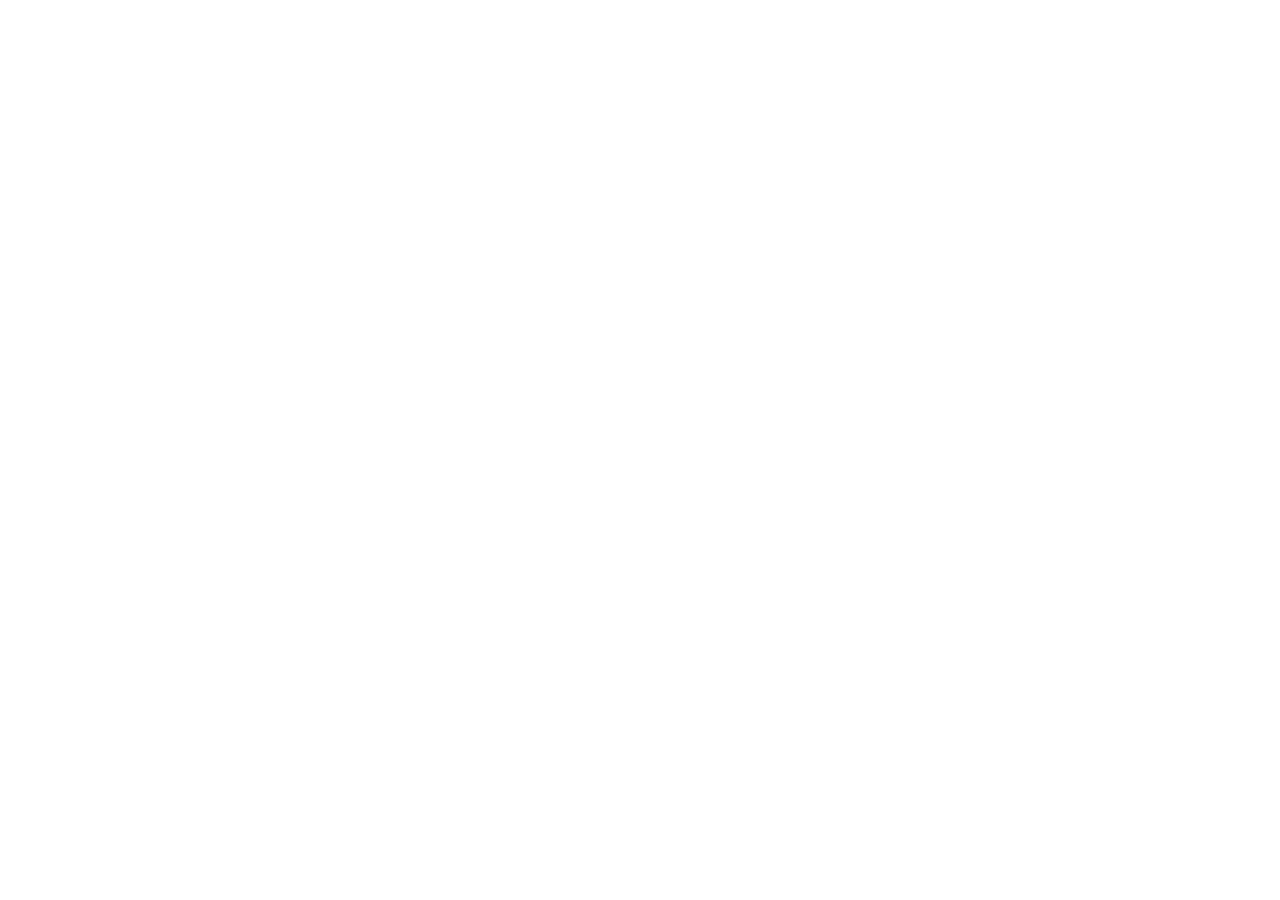
==== index.html @ e04471e1 "Init: structure du projet, squelette HTML des 4 pages et README" ====
<!DOCTYPE html>
<html lang="fr">
<head>
    <meta charset="UTF-8">
    <meta name="viewport" content="width=device-width, initial-scale=1.0">
    <title>AfriConnect Summit 2026 - Accueil</title>
    <link rel="stylesheet" href="css/style.css">
    <!-- Google Fonts et icônes à ajouter ici plus tard -->
</head>
<body data-theme="light">
    <header>
        <nav>
                <!-- logo + liens + toggle dark mode + hamburger -->
        </nav>
    </header>
    <main>
        <section id="hero"></section>
         <!-- h1, sous-titre, CTA, countdown -->
        <section id="chiffres-cles"></section>
        <!-- 4 statistiques -->
        <section id="pourquoi-participer"></section>
          <!-- 3 arguments -->
        <section id="intervenants-vedettes"></section>
         <!-- 4 intervenants -->
        <section id="sponsors"></section>
          <!-- 3 niveaux -->
    </main>
    <footer>
         <!-- 3 colonnes + réseaux sociaux + copyright -->
    </footer>
    <script src="js/main.js"></script>
    
</body>
</html>
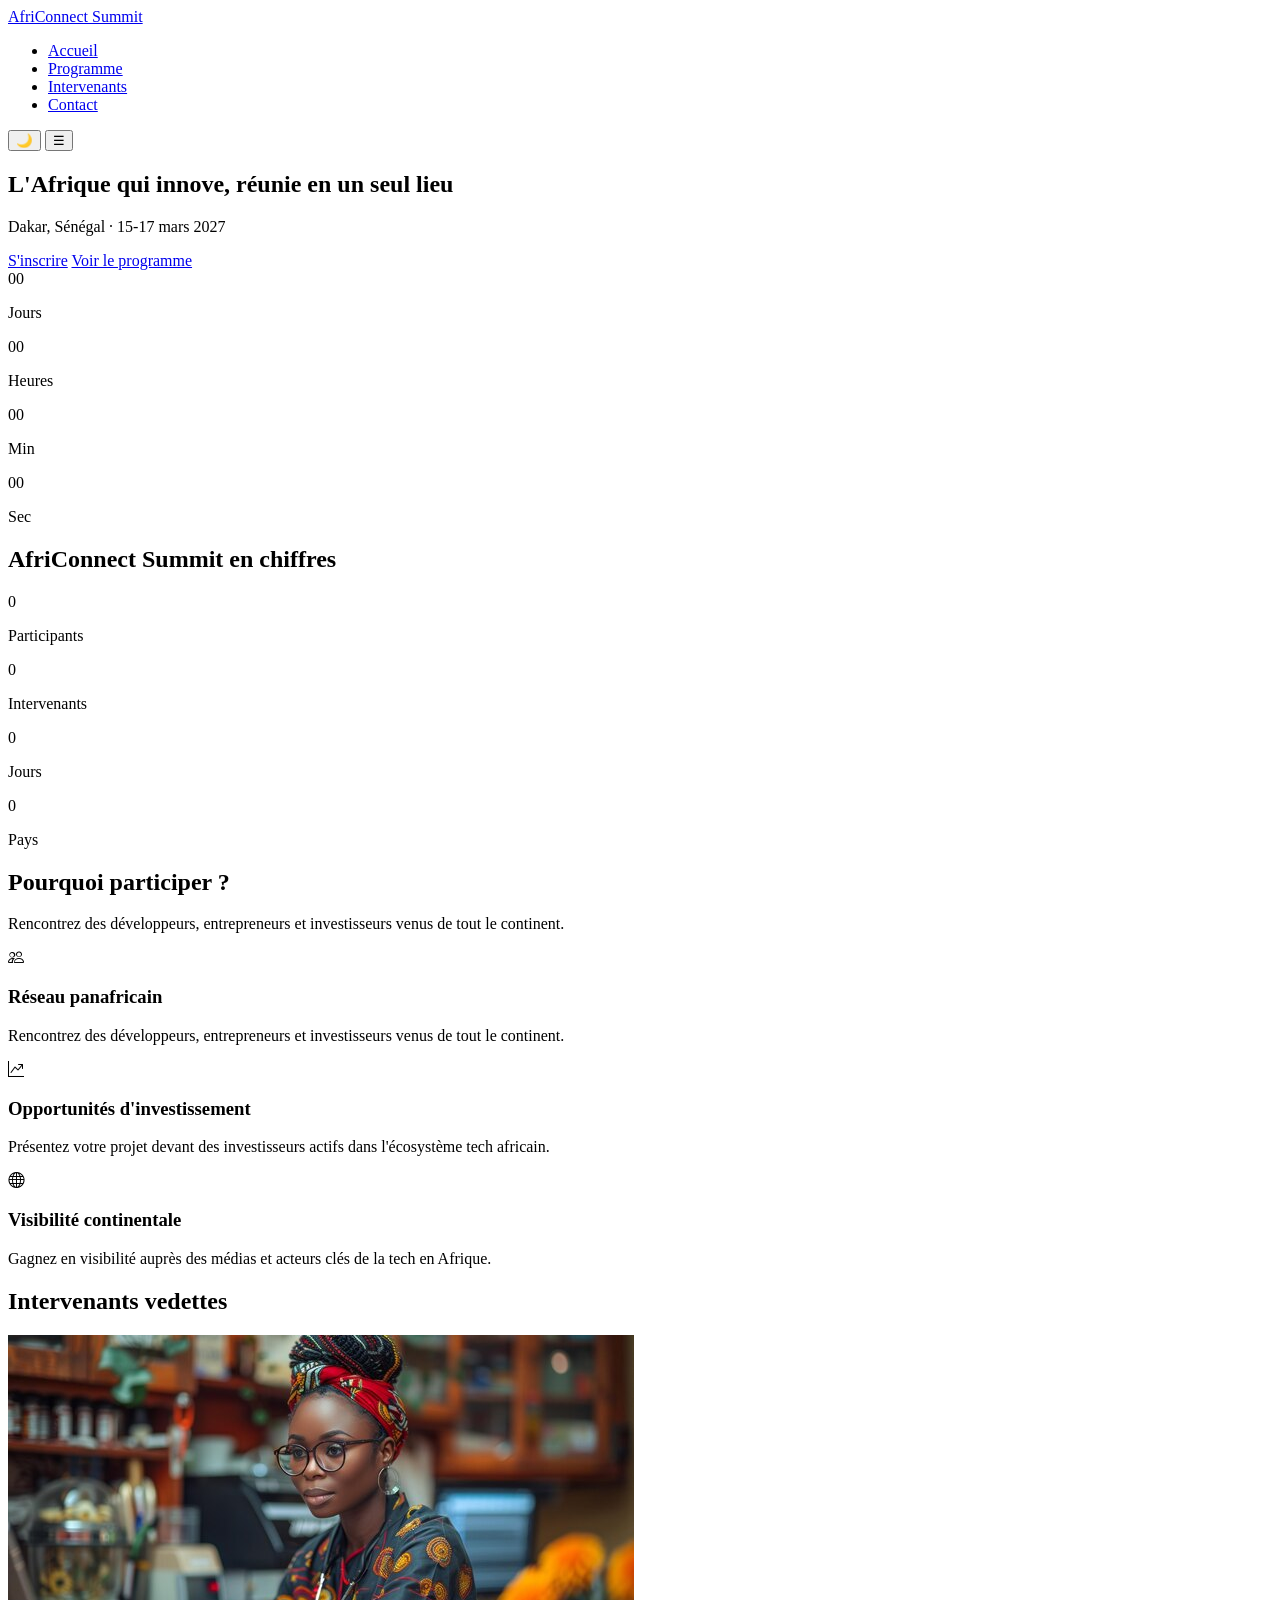
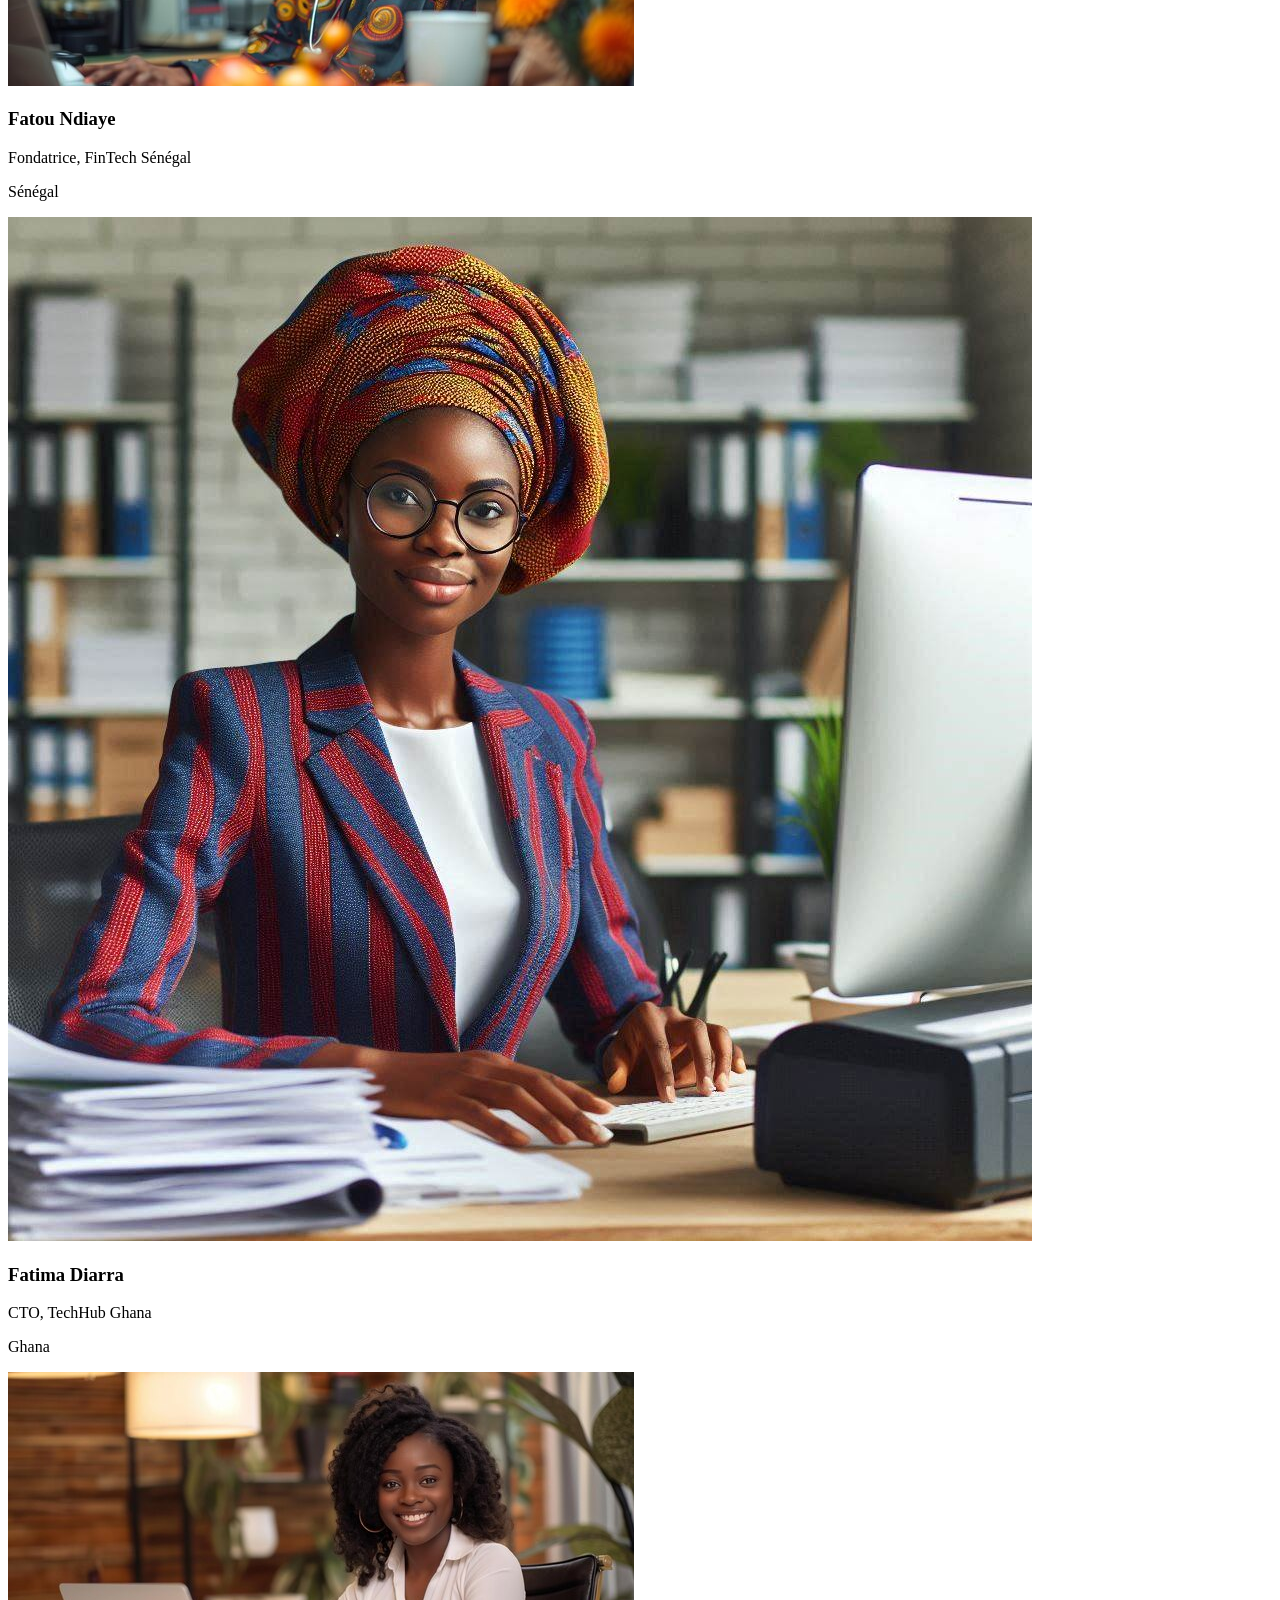
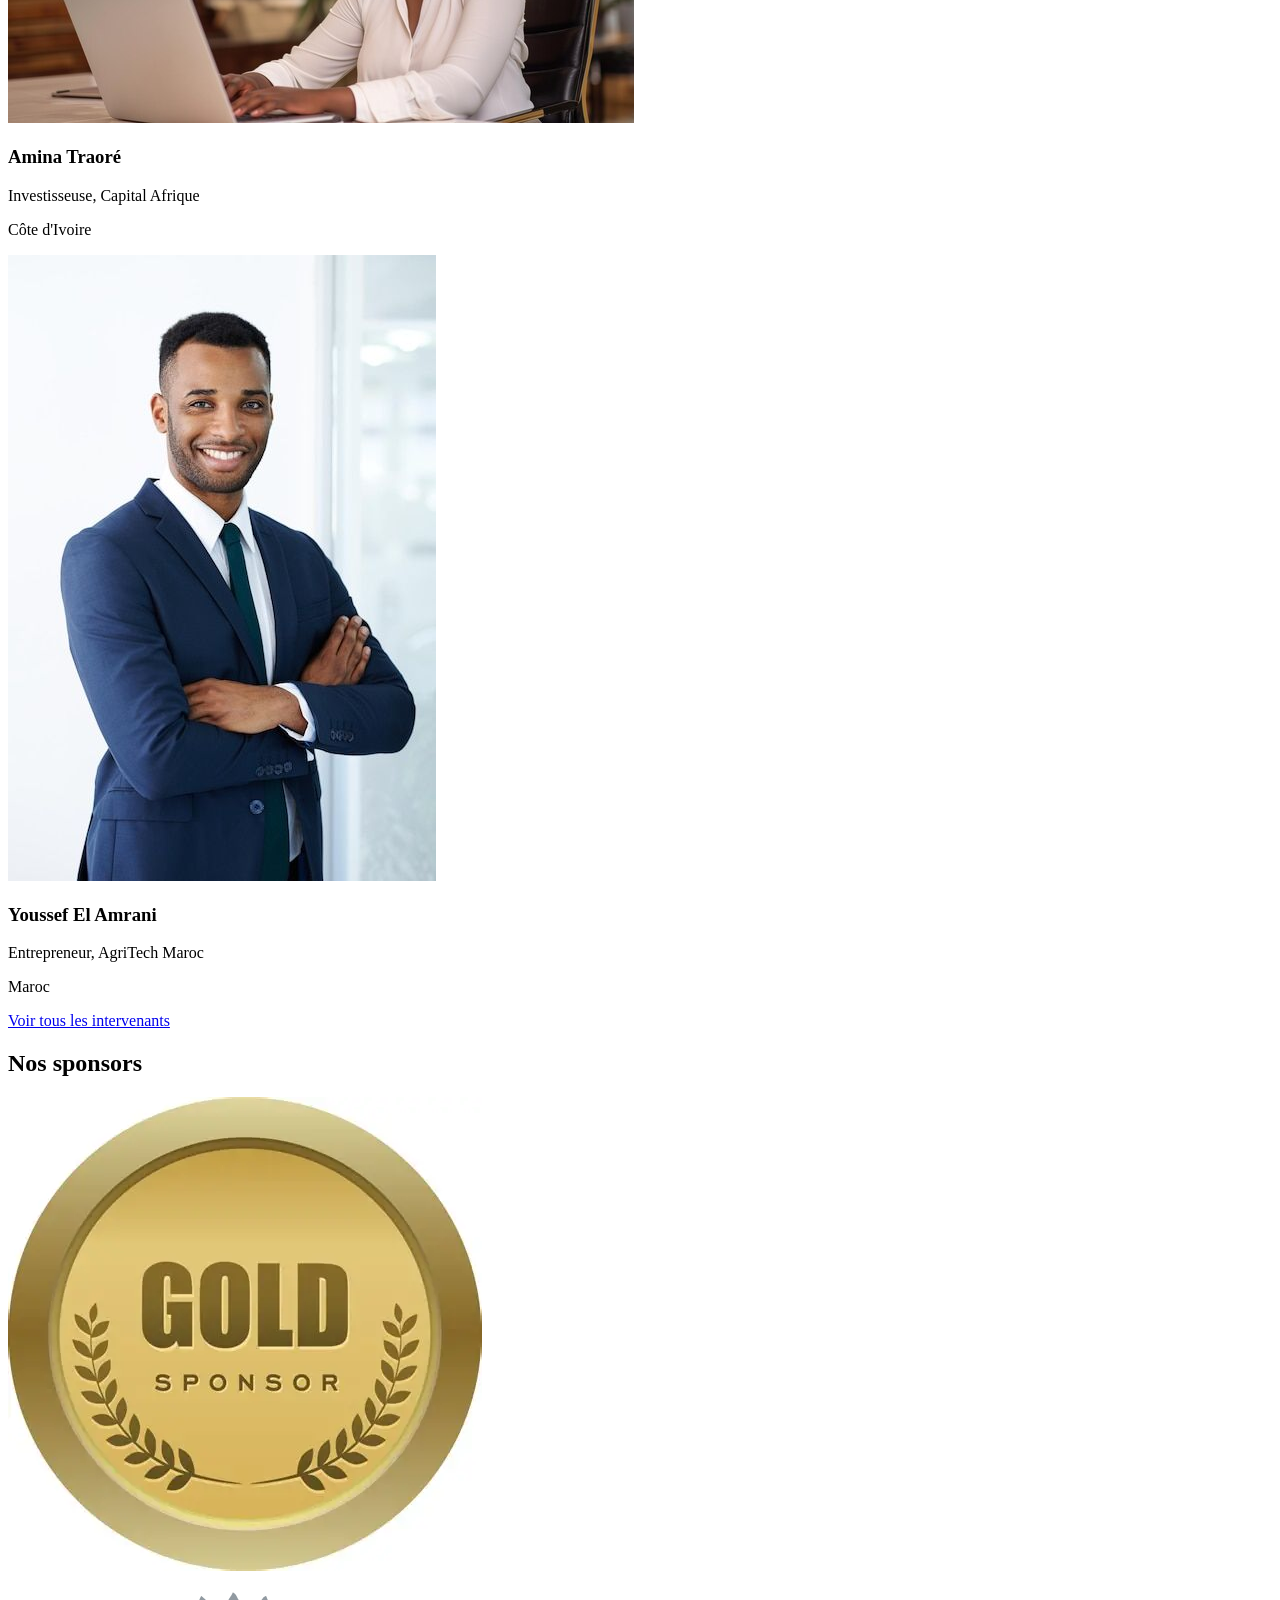
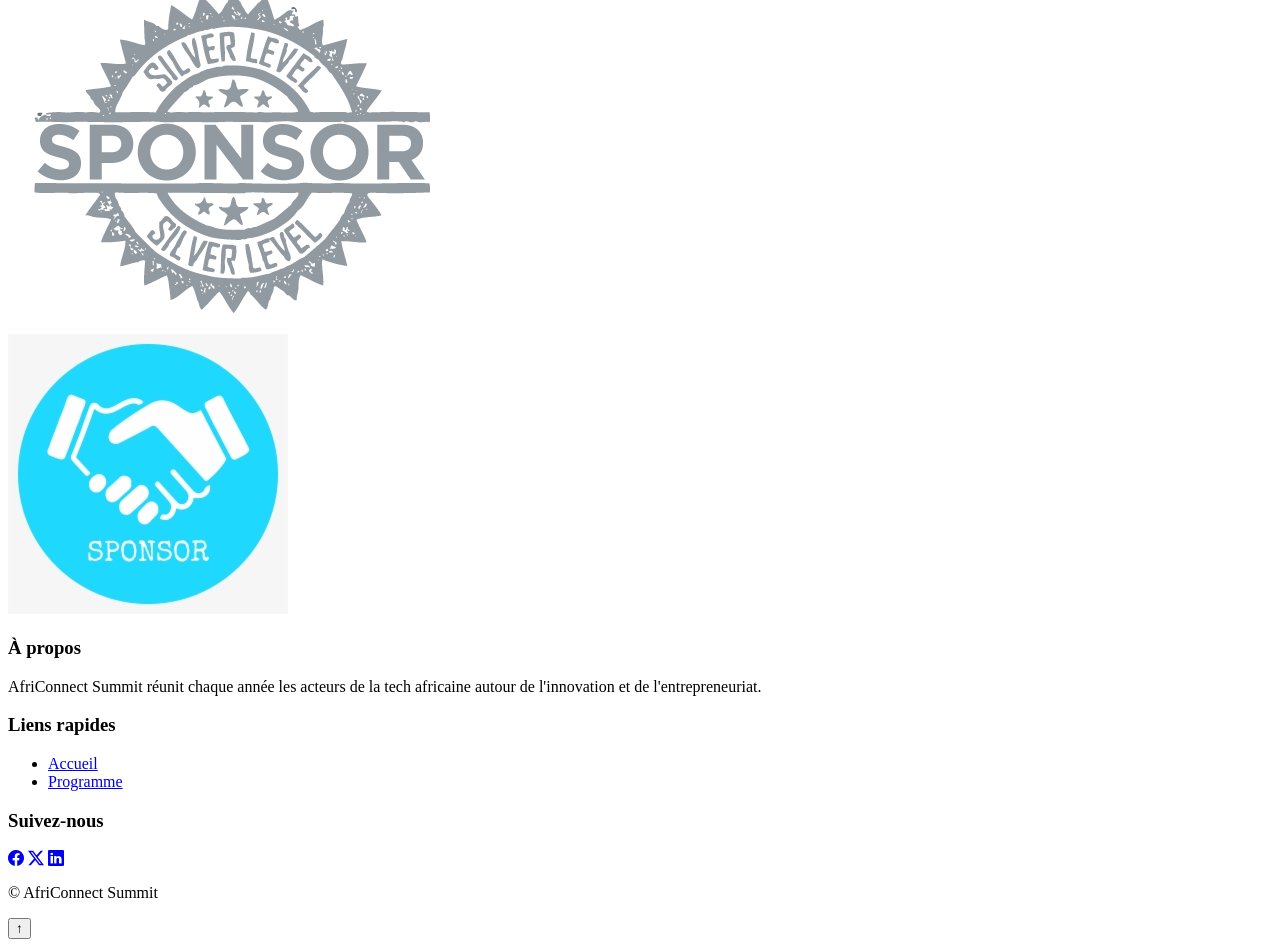
==== commit e3fd0aa0: "Ajout du contenu HTML complet de la page d'accueil" ====
--- a/index.html
+++ b/index.html
@@ -4,29 +4,173 @@
     <meta charset="UTF-8">
     <meta name="viewport" content="width=device-width, initial-scale=1.0">
     <title>AfriConnect Summit 2026 - Accueil</title>
-    <link rel="stylesheet" href="css/style.css">
     <!-- Google Fonts et icônes à ajouter ici plus tard -->
+     <link rel="stylesheet" href="css/style.css">
+    <link rel="stylesheet" href="https://cdn.jsdelivr.net/npm/bootstrap-icons@1.11.3/font/bootstrap-icons.css"> 
 </head>
 <body data-theme="light">
     <header>
         <nav>
-                <!-- logo + liens + toggle dark mode + hamburger -->
-        </nav>
+        <a href="index.html" class="logo">AfriConnect Summit</a>
+         <ul>
+              <li><a href="index.html">Accueil</a></li>
+              <li><a href="programme.html">Programme</a></li>
+              <li><a href="intervenants.html">Intervenants</a></li>
+              <li><a href="contact.html">Contact</a></li>
+          </ul>   
+              <button id="theme-toggle" aria-label="Changer de thème">🌙</button>
+              <button id="hamburger-btn" aria-label="Ouvrir le menu">☰</button>
+               <!-- logo + liens + toggle dark mode + hamburger -->
+     </nav>
     </header>
     <main>
-        <section id="hero"></section>
-         <!-- h1, sous-titre, CTA, countdown -->
-        <section id="chiffres-cles"></section>
-        <!-- 4 statistiques -->
-        <section id="pourquoi-participer"></section>
-          <!-- 3 arguments -->
-        <section id="intervenants-vedettes"></section>
-         <!-- 4 intervenants -->
-        <section id="sponsors"></section>
-          <!-- 3 niveaux -->
+        <section id="hero">
+             <!-- h1, sous-titre, CTA, countdown -->
+        <h1>L'Afrique qui innove, réunie en un seul lieu</h1>
+        <p class="hero-subtitle">Dakar, Sénégal · 15-17 mars 2027</p>
+        <a href="contact.html" class="btn btn-primary">S'inscrire</a>
+        <a href="programme.html" class="btn btn-secondary">Voir le programme</a>
+
+    <div id="countdown">
+        <div class="countdown-item">
+            <span id="days">00</span>
+            <p>Jours</p>
+        </div>
+        <div class="countdown-item">
+            <span id="hours">00</span>
+            <p>Heures</p>
+        </div>
+        <div class="countdown-item">
+            <span id="minutes">00</span>
+            <p>Min</p>
+        </div>
+        <div class="countdown-item">
+            <span id="seconds">00</span>
+            <p>Sec</p>
+        </div>
+    </div>
+        
+        </section>
+        <section id="chiffres-cles">
+           <h2>AfriConnect Summit en chiffres</h2>
+    <div class="stat">
+        <span class="stat-number" data-target="1200">0</span>
+        <p>Participants</p>
+    </div>
+    <div class="stat">
+        <span class="stat-number" data-target="48">0</span>
+        <p>Intervenants</p>
+    </div>
+    <div class="stat">
+        <span class="stat-number" data-target="3">0</span>
+        <p>Jours</p>
+    </div>
+    <div class="stat">
+        <span class="stat-number" data-target="12">0</span>
+        <p>Pays</p>
+    </div>
+      </section>
+            
+        <section id="pourquoi-participer">
+               <h2>Pourquoi participer ?</h2>
+               <p>Rencontrez des développeurs, entrepreneurs et investisseurs venus de tout le continent.</p>
+
+    <article class="raison-carte">
+    <i class="bi bi-people"></i>
+    <h3>Réseau panafricain</h3>
+    <p>Rencontrez des développeurs, entrepreneurs et investisseurs venus de tout le continent.</p>
+</article>
+
+<article class="raison-carte">
+    <i class="bi bi-graph-up-arrow"></i>
+    <h3>Opportunités d'investissement</h3>
+    <p>Présentez votre projet devant des investisseurs actifs dans l'écosystème tech africain.</p>
+</article>
+
+<article class="raison-carte">
+    <i class="bi bi-globe"></i>
+    <h3>Visibilité continentale</h3>
+    <p>Gagnez en visibilité auprès des médias et acteurs clés de la tech en Afrique.</p>
+</article>
+        </section>
+         
+        <section id="intervenants-vedettes">
+            <h2>Intervenants vedettes</h2>
+
+    <article class="intervenant-carte">
+    <img src="images/images8.jpg" alt="Photo de Fatou Ndiaye, fondatrice d'une startup fintech">
+    <h3>Fatou Ndiaye</h3>
+    <p>Fondatrice, FinTech Sénégal</p>
+    <p>Sénégal</p>
+</article>
+
+<article class="intervenant-carte">
+    <img src="images/images10.jpeg" alt="Photo de Fatima Diarra, directeur technique">
+    <h3>Fatima Diarra</h3>
+    <p>CTO, TechHub Ghana</p>
+    <p>Ghana</p>
+</article>
+
+<article class="intervenant-carte">
+    <img src="images/images12.jpg" alt="Photo de Amina Traoré, investisseuse">
+    <h3>Amina Traoré</h3>
+    <p>Investisseuse, Capital Afrique</p>
+    <p>Côte d'Ivoire</p>
+</article>
+
+<article class="intervenant-carte">
+    <img src="images/images4.jpg" alt="Photo de Youssef El Amrani, entrepreneur">
+    <h3>Youssef El Amrani</h3>
+    <p>Entrepreneur, AgriTech Maroc</p>
+    <p>Maroc</p>
+</article>
+   <a href="intervenants.html" class="btn">Voir tous les intervenants</a>
+
+        </section>
+        
+        <section id="sponsors">
+            <!-- 3 niveaux -->
+            <h2>Nos sponsors</h2>
+
+    <div class="sponsor-niveau sponsor-or">
+        <img src="images/imageslogo.jpg" alt="Logo sponsor Or">
+    </div>
+
+    <div class="sponsor-niveau sponsor-argent">
+        <img src="images/imageslogo2.jpg" alt="Logo sponsor Argent">
+    </div>
+
+    <div class="sponsor-niveau sponsor-bronze">
+        <img src="images/imageslogo3.png" alt="Logo sponsor Bronze">
+    </div>
+        </section>
+          
     </main>
     <footer>
          <!-- 3 colonnes + réseaux sociaux + copyright -->
+          <div class="footer-col">
+        <h3>À propos</h3>
+        <p>AfriConnect Summit réunit chaque année les acteurs de la tech africaine autour de l'innovation et de l'entrepreneuriat.</p>
+    </div>
+
+    <div class="footer-col">
+        <h3>Liens rapides</h3>
+        <ul>
+            <li><a href="index.html">Accueil</a></li>
+            <li><a href="programme.html">Programme</a></li>
+        </ul>
+    </div>
+
+    <div class="footer-col">
+        <h3>Suivez-nous</h3>
+        <a href="#" aria-label="Facebook"><i class="bi bi-facebook"></i></a>
+        <a href="#" aria-label="Twitter"><i class="bi bi-twitter-x"></i></a>
+        <a href="#" aria-label="LinkedIn"><i class="bi bi-linkedin"></i></a>
+    </div>
+
+    <p>&copy; <span id="year"></span> AfriConnect Summit</p>
+
+    <button id="back-to-top" aria-label="Retour en haut">↑</button>
     </footer>
     <script src="js/main.js"></script>
     
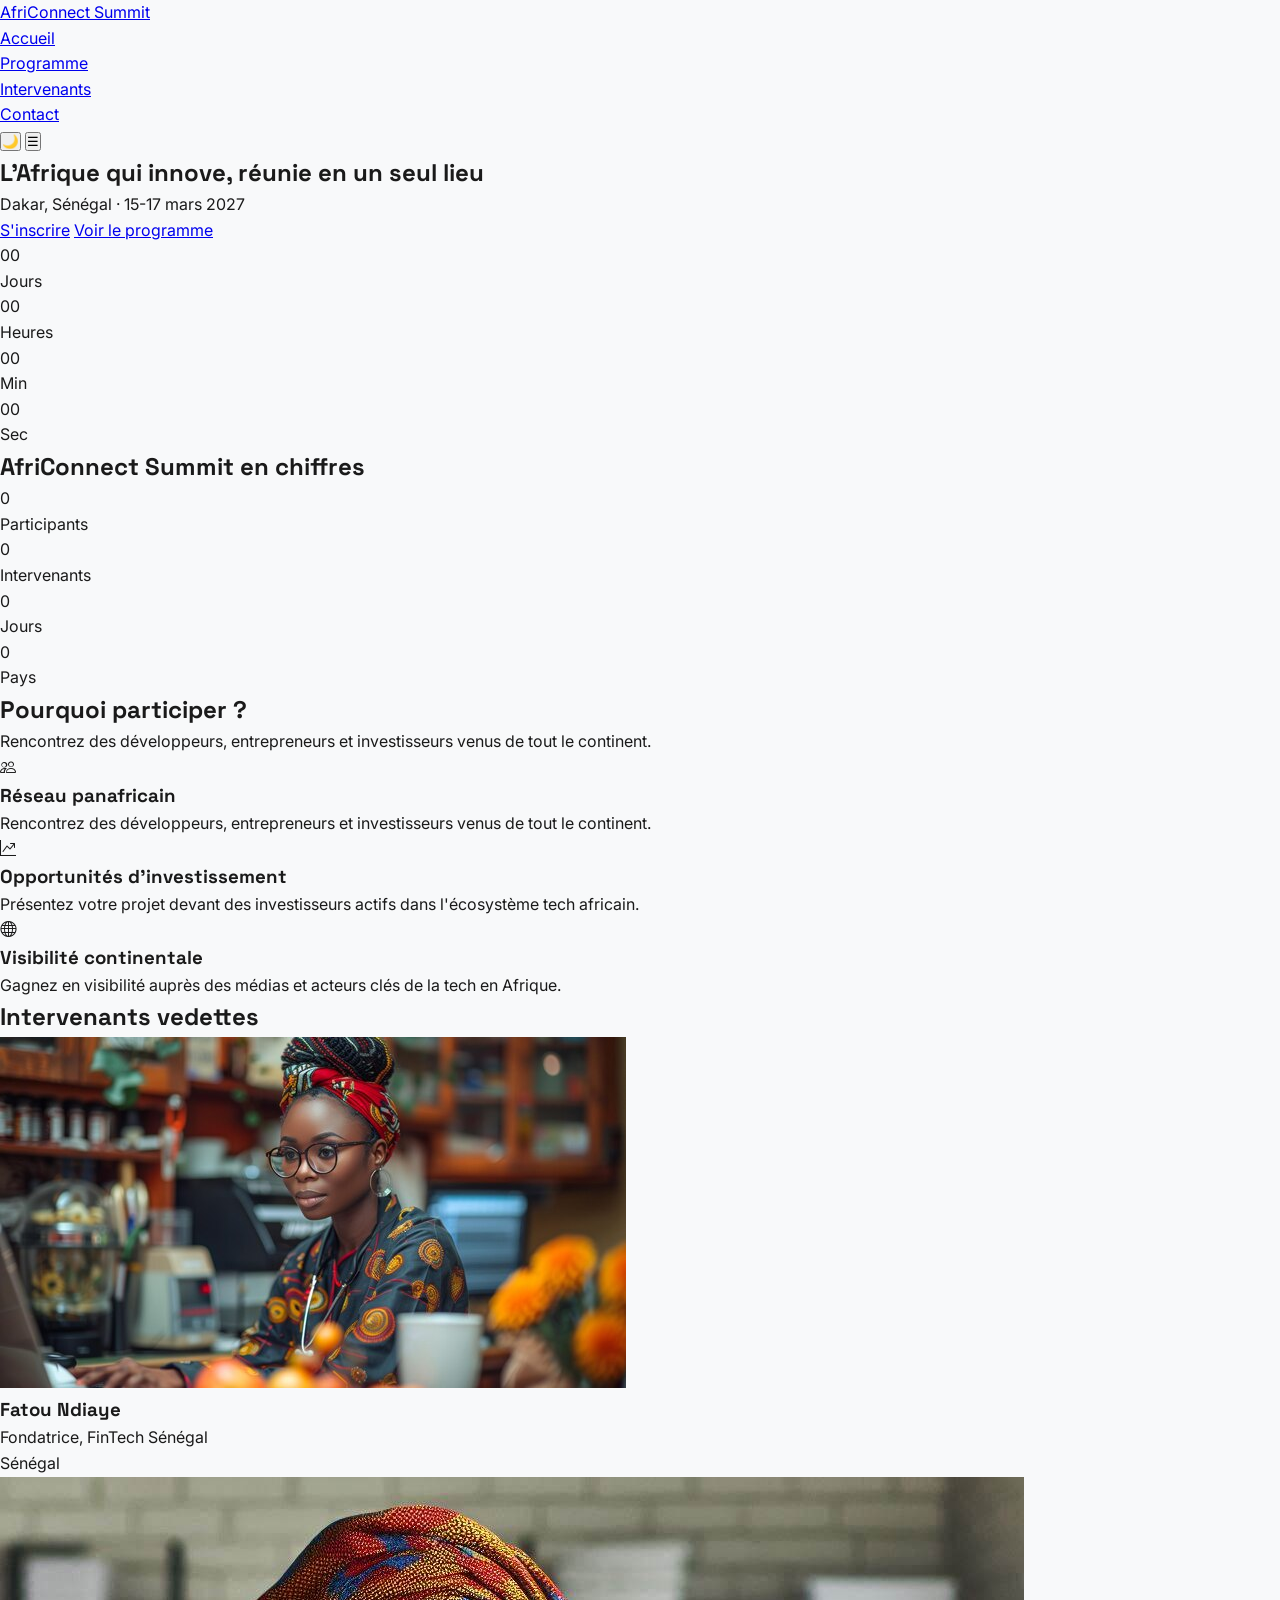
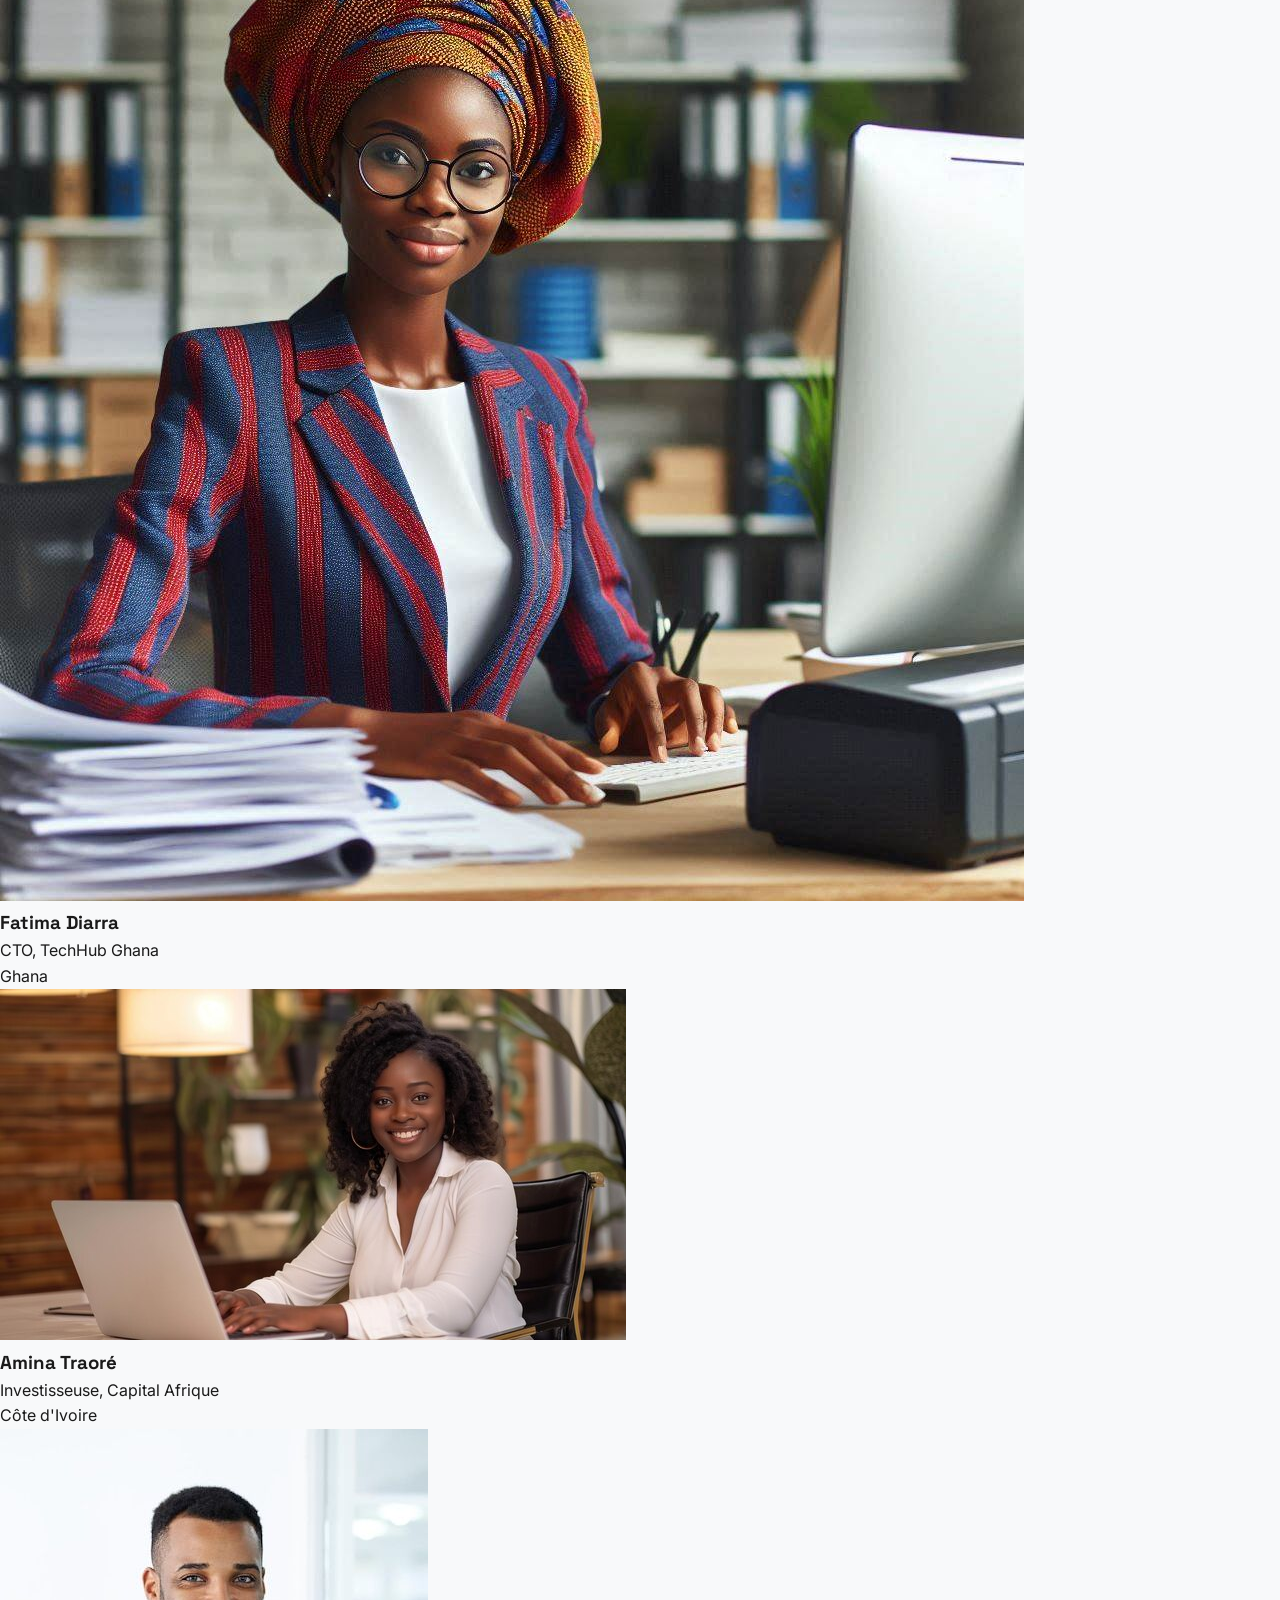
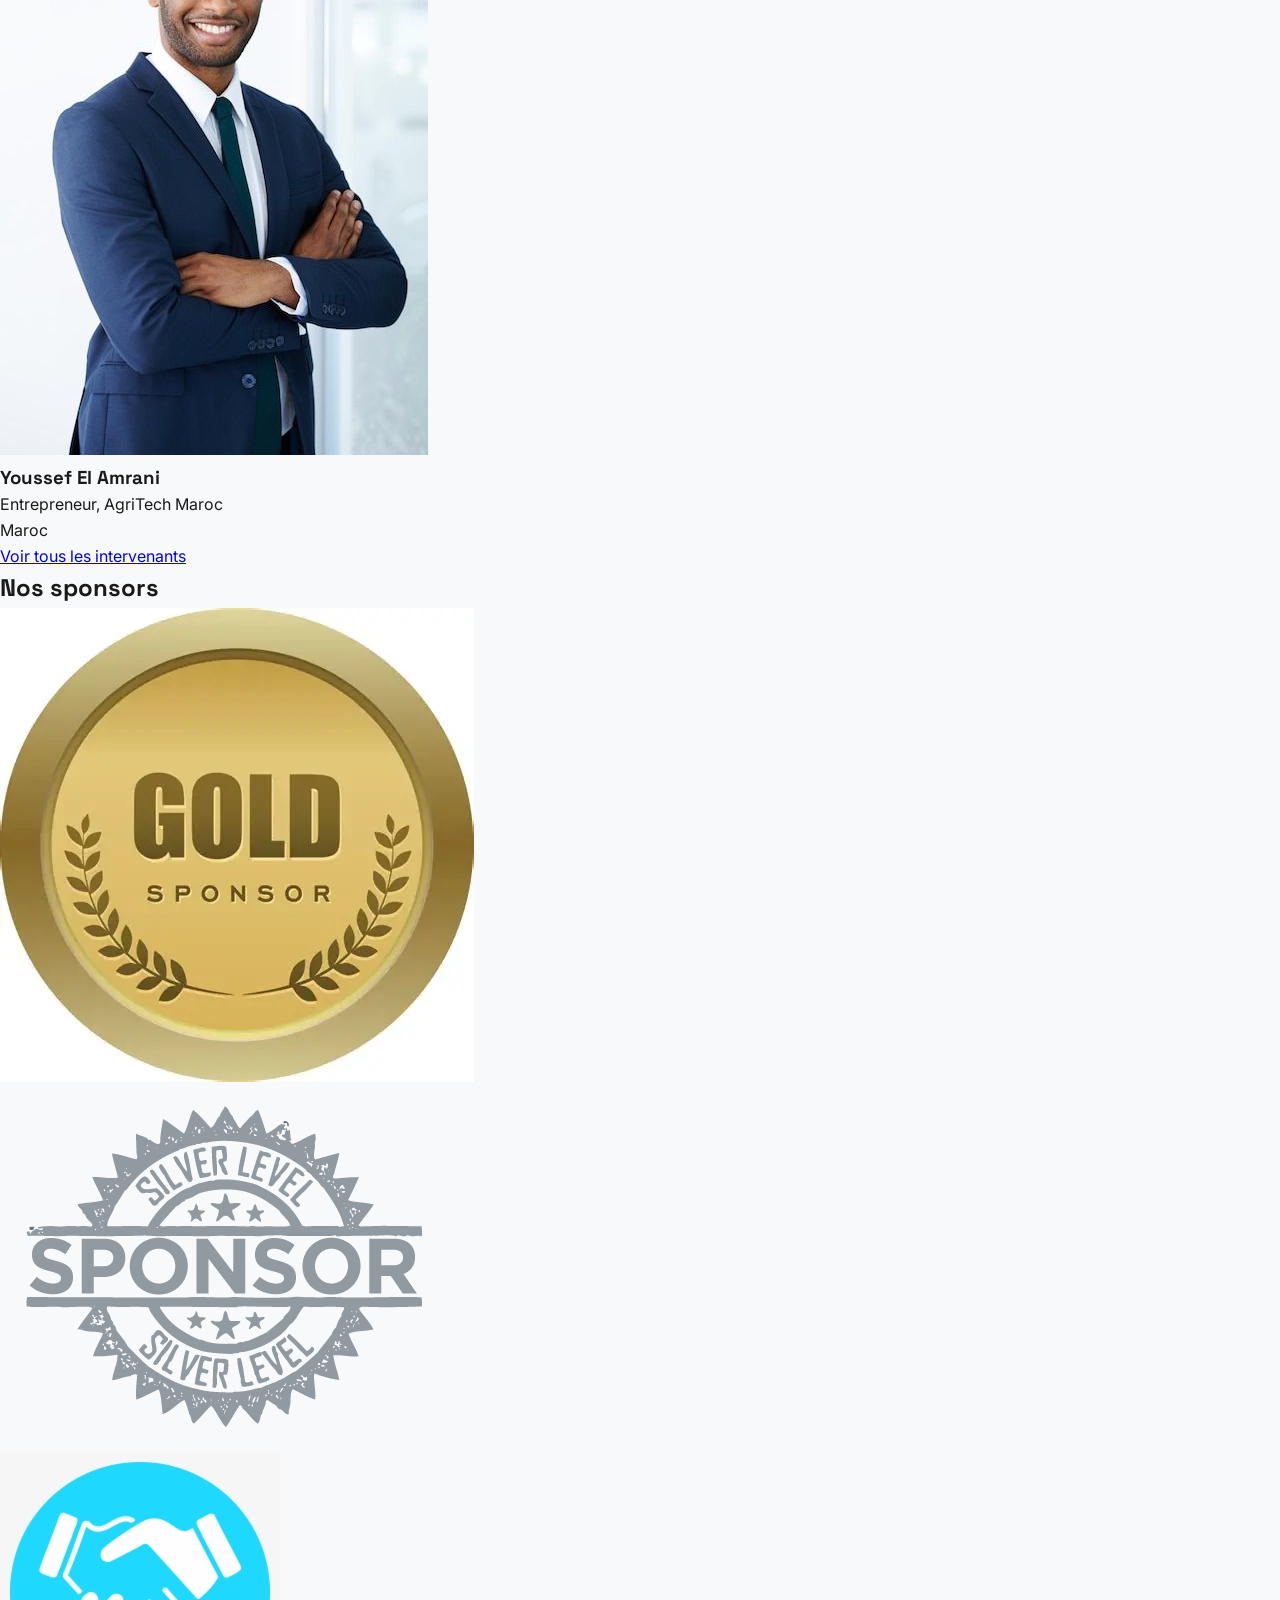
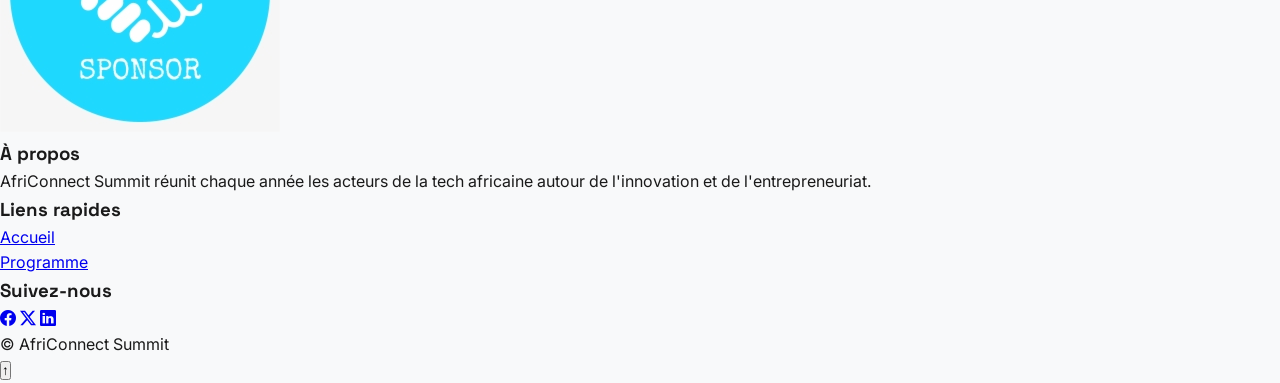
==== commit a27649fd: "Mise en place des variables CSS, typographie et layout de base" ====
--- a/index.html
+++ b/index.html
@@ -4,9 +4,11 @@
     <meta charset="UTF-8">
     <meta name="viewport" content="width=device-width, initial-scale=1.0">
     <title>AfriConnect Summit 2026 - Accueil</title>
-    <!-- Google Fonts et icônes à ajouter ici plus tard -->
+     <link rel="preconnect" href="https://fonts.googleapis.com">
+     <link rel="preconnect" href="https://fonts.gstatic.com" crossorigin>
+     <link href="https://fonts.googleapis.com/css2?family=Inter:wght@400;600&family=Space+Grotesk:wght@500;700&display=swap" rel="stylesheet">
      <link rel="stylesheet" href="css/style.css">
-    <link rel="stylesheet" href="https://cdn.jsdelivr.net/npm/bootstrap-icons@1.11.3/font/bootstrap-icons.css"> 
+     <link rel="stylesheet" href="https://cdn.jsdelivr.net/npm/bootstrap-icons@1.11.3/font/bootstrap-icons.css"> 
 </head>
 <body data-theme="light">
     <header>
--- a/css/style.css
+++ b/css/style.css
@@ -0,0 +1,27 @@
+:root {
+    --couleur-principale: #FF6B35;
+    --couleur-secondaire: #1B4332;
+    --couleur-fond: #F8F9FA;
+    --couleur-texte: #1A1A1A;
+
+    --police-titre:'Space Grotesk' , sans-serif;
+    --police-texte: 'Inter', sans-serif;
+    --espacement: 1rem;
+    --radius: 8px;
+}
+* {
+    margin: 0;
+    padding: 0;
+    box-sizing: border-box;
+}
+
+body {
+    font-family: var(--police-texte);
+    color: var(--couleur-texte);
+    background-color: var(--couleur-fond);
+    line-height: 1.6;
+}
+
+h1, h2, h3 {
+    font-family: var(--police-titre);
+}
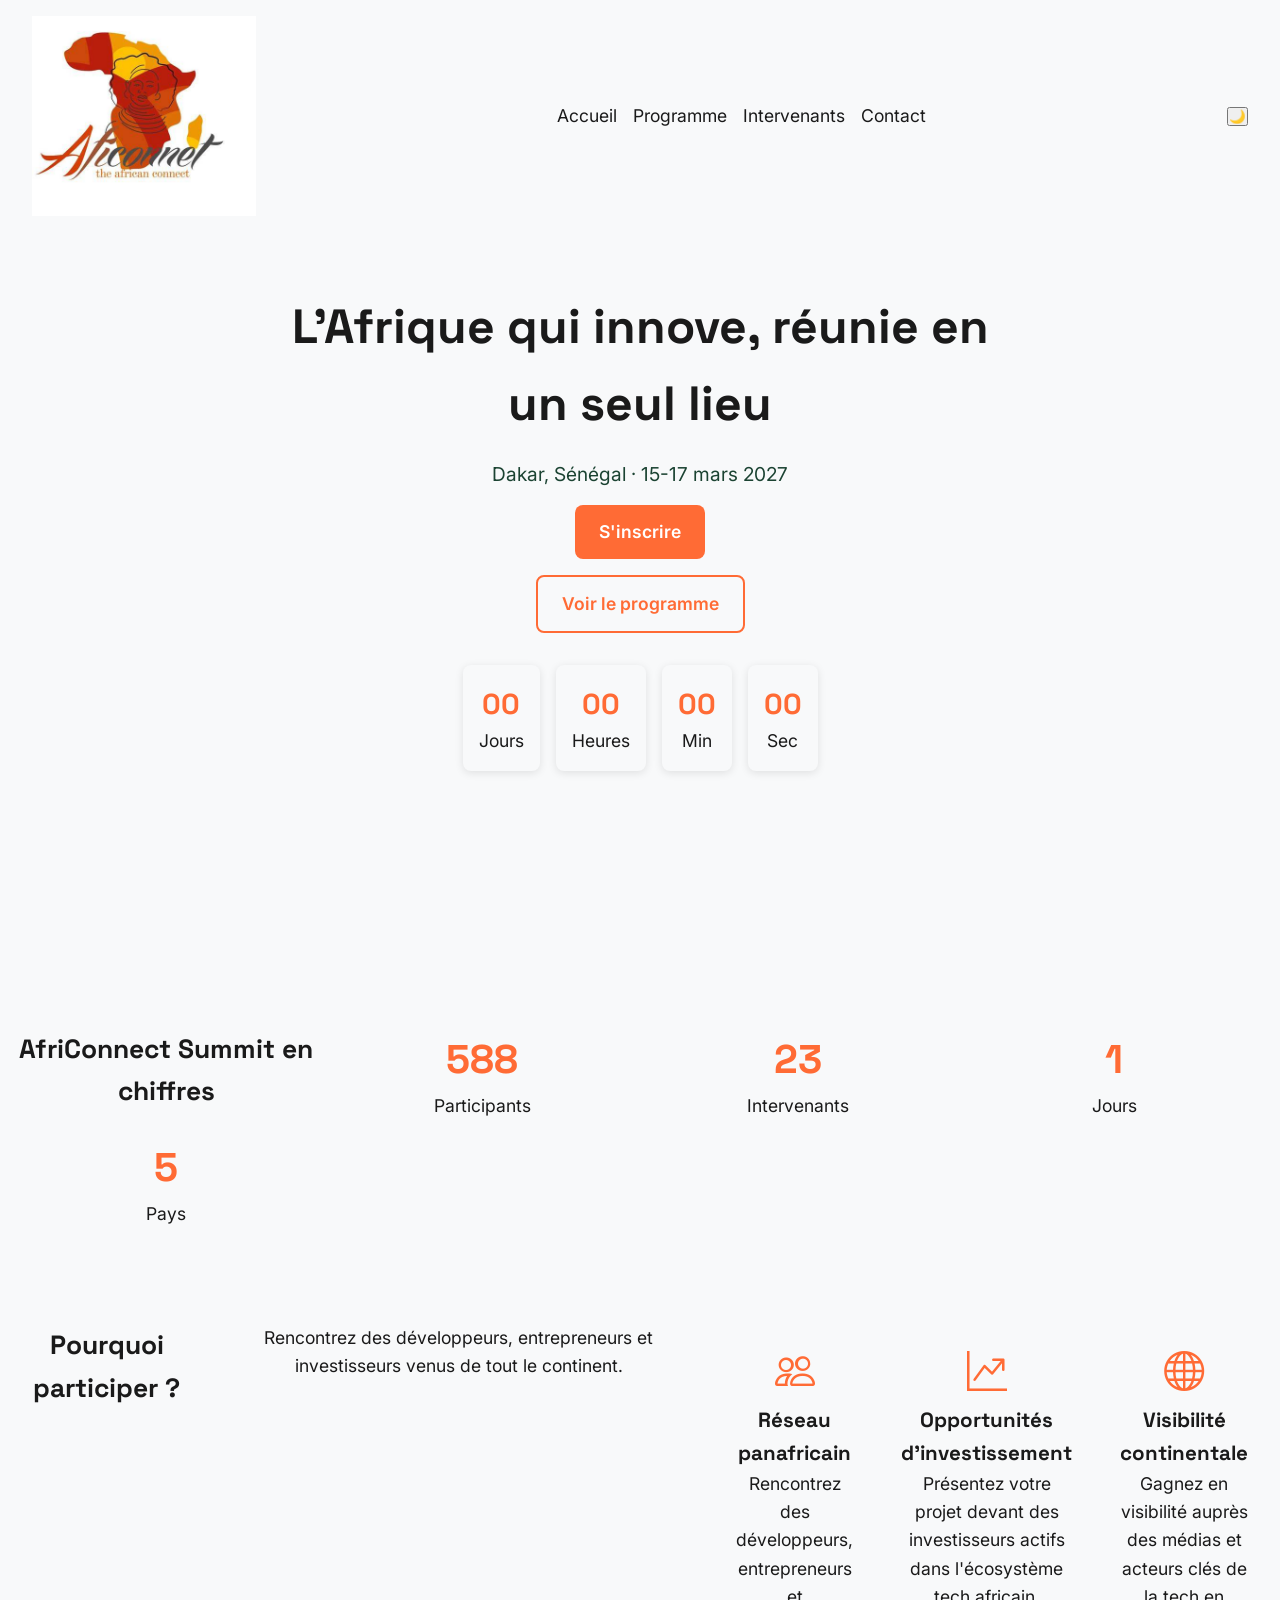
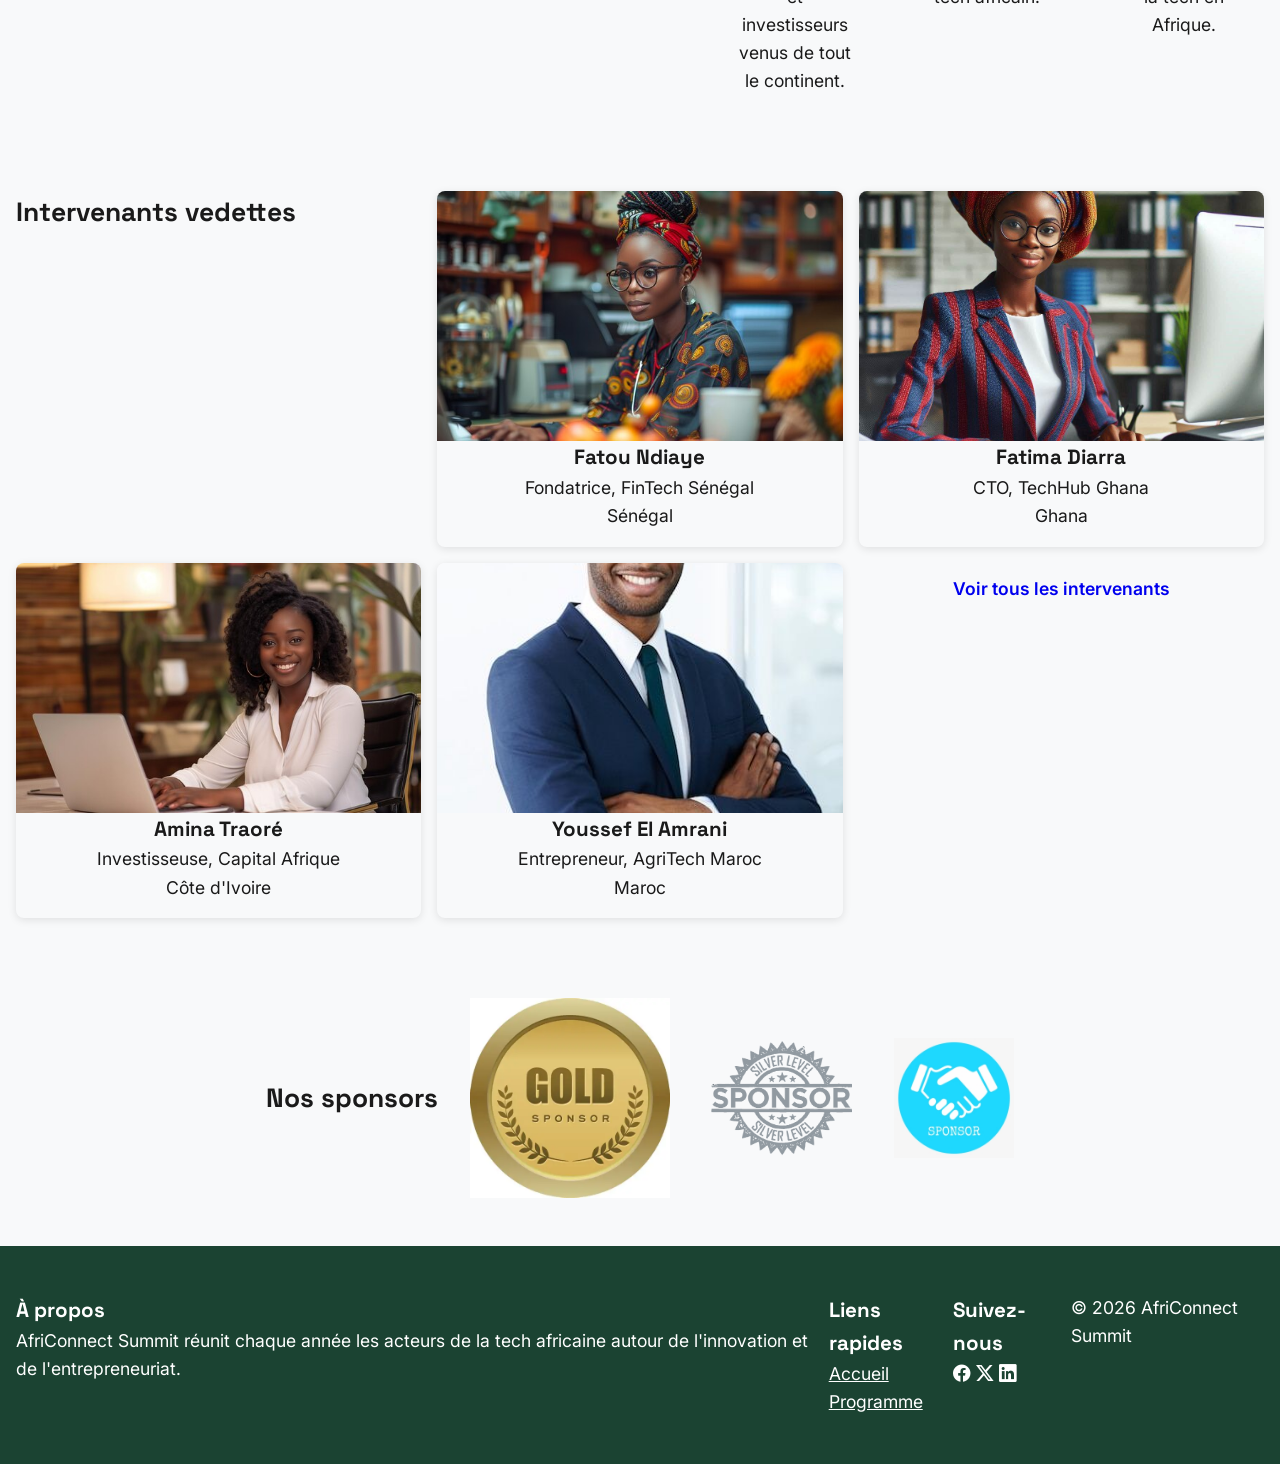
==== commit 04ab53c9: "Ajout des onglets, du filtrage dynamique et des animations au scroll" ====
--- a/index.html
+++ b/index.html
@@ -13,7 +13,9 @@
 <body data-theme="light">
     <header>
         <nav>
-        <a href="index.html" class="logo">AfriConnect Summit</a>
+           <a href="index.html" class="logo">
+           <img src="images/logo.jfif" alt="Logo AfriConnect Summit">
+           </a>
          <ul>
               <li><a href="index.html">Accueil</a></li>
               <li><a href="programme.html">Programme</a></li>
--- a/css/style.css
+++ b/css/style.css
@@ -9,6 +9,7 @@
     --espacement: 1rem;
     --radius: 8px;
 }
+
 * {
     margin: 0;
     padding: 0;
@@ -24,4 +25,572 @@
 
 h1, h2, h3 {
     font-family: var(--police-titre);
+}
+
+[data-theme="dark"] {
+    --couleur-fond: #1A1A1A;
+    --couleur-texte: #F8F9FA;
+}
+/* Tablette : à partir de 768px */
+@media (min-width: 768px) {
+    body {
+        font-size: 1.05rem;
+    }
+}
+
+/* Desktop : à partir de 1200px */
+@media (min-width: 1200px) {
+    body {
+        font-size: 1.1rem;
+    }
+}
+/* Animation fade-in */
+@keyframes fadeIn {
+    from {
+        opacity: 0;
+    }
+    to {
+        opacity: 1;
+    }
+}
+
+/* Animation slide-in (glisse depuis le bas) */
+@keyframes slideIn {
+    from {
+        opacity: 0;
+        transform: translateY(30px);
+    }
+    to {
+        opacity: 1;
+        transform: translateY(0);
+    }
+}
+
+/* Animation zoom-in */
+@keyframes zoomIn {
+    from {
+        opacity: 0;
+        transform: scale(0.9);
+    }
+    to {
+        opacity: 1;
+        transform: scale(1);
+    }
+}
+
+/* Classes à ajouter/retirer en JavaScript */
+.fade-in {
+    animation: fadeIn 0.8s ease forwards;
+}
+
+.slide-in {
+    animation: slideIn 0.8s ease forwards;
+}
+
+.zoom-in {
+    animation: zoomIn 0.8s ease forwards;
+}
+/* Transitions sur tous les éléments interactifs */
+a, button, .btn, article {
+    transition: all 0.3s ease;
+}
+
+/* Navbar */
+header {
+    position: fixed;
+    top: 0;
+    left: 0;
+    width: 100%;
+    background-color: var(--couleur-fond);
+    z-index: 1000;
+}
+
+nav {
+    display: flex;
+    align-items: center;
+    justify-content: space-between;
+    padding: var(--espacement) calc(var(--espacement) * 2);
+}
+
+nav ul {
+    display: flex;
+    gap: var(--espacement);
+    list-style: none;
+}
+
+nav a {
+    text-decoration: none;
+    color: var(--couleur-texte);
+}
+
+.logo {
+    font-family: var(--police-titre);
+    font-weight: bold;
+    font-size: 1.3rem;
+}
+img {
+    max-width: 100%;
+    height: auto;
+    display: block;
+}
+#sponsors {
+    display: flex;
+    align-items: center;
+    justify-content: center;
+    gap: calc(var(--espacement) * 2);
+    flex-wrap: wrap;
+    padding: calc(var(--espacement) * 3) var(--espacement);
+}
+
+.sponsor-niveau img {
+    max-width: 150px;
+}
+
+.sponsor-or img {
+    max-width: 200px;
+}
+
+.sponsor-argent img {
+    max-width: 160px;
+}
+
+.sponsor-bronze img {
+    max-width: 120px;
+}
+#chiffres-cles {
+    display: grid;
+    grid-template-columns: repeat(2, 1fr);
+    gap: var(--espacement);
+    padding: calc(var(--espacement) * 3) var(--espacement);
+    text-align: center;
+}
+
+@media (min-width: 768px) {
+    #chiffres-cles {
+        grid-template-columns: repeat(4, 1fr);
+    }
+}
+
+.stat-number {
+    font-family: var(--police-titre);
+    font-size: 2.5rem;
+    font-weight: bold;
+    color: var(--couleur-principale);
+    display: block;
+}
+
+#intervenants-vedettes,
+#grille-intervenants {
+    display: grid;
+    grid-template-columns: 1fr;
+    gap: var(--espacement);
+    padding: calc(var(--espacement) * 2) var(--espacement);
+}
+
+@media (min-width: 768px) {
+    #intervenants-vedettes,
+    #grille-intervenants {
+        grid-template-columns: repeat(2, 1fr);
+    }
+}
+
+@media (min-width: 1200px) {
+    #intervenants-vedettes,
+    #grille-intervenants {
+        grid-template-columns: repeat(3, 1fr);
+    }
+}
+
+.intervenant-carte {
+    background-color: white;
+    border-radius: var(--radius);
+    overflow: hidden;
+    box-shadow: 0 2px 8px rgba(0, 0, 0, 0.1);
+    text-align: center;
+    padding-bottom: var(--espacement);
+}
+
+.intervenant-carte:hover {
+    transform: translateY(-8px);
+    box-shadow: 0 8px 20px rgba(0, 0, 0, 0.15);
+}
+
+.intervenant-carte img {
+    width: 100%;
+    height: 250px;
+    object-fit: cover;
+}
+
+/* Règle spécifique aux cartes intervenants */
+.intervenant-carte img {
+    width: 100%;
+    height: 250px;
+    object-fit: cover;
+}
+.cache {
+    display: none;
+}
+body {
+    padding-top: 80px;
+}
+
+/* Cache le bouton hamburger par défaut sur desktop */
+#hamburger-btn {
+    display: none;
+}
+
+@media (max-width: 767px) {
+    /* Sur mobile : cache la liste de liens par défaut */
+    nav ul {
+        display: none;
+        flex-direction: column;
+        position: absolute;
+        top: 100%;
+        left: 0;
+        width: 100%;
+        background-color: var(--couleur-fond);
+        padding: var(--espacement);
+    }
+
+    /* Affiche la liste quand elle a la classe menu-ouvert */
+    nav ul.menu-ouvert {
+        display: flex;
+    }
+
+    /* Affiche le bouton hamburger sur mobile */
+    #hamburger-btn {
+        display: block;
+    }
+}
+
+#back-to-top {
+    position: fixed;
+    bottom: 30px;
+    right: 30px;
+    background-color: var(--couleur-principale);
+    color: white;
+    border: none;
+    border-radius: 50%;
+    width: 50px;
+    height: 50px;
+    font-size: 1.2rem;
+    cursor: pointer;
+    opacity: 0;
+    visibility: hidden;
+}
+
+#back-to-top.visible {
+    opacity: 1;
+    visibility: visible;
+}
+
+header.scrolled {
+    box-shadow: 0 2px 10px rgba(0, 0, 0, 0.1);
+}
+
+.faq-toggle {
+    display: none;
+}
+
+.faq-question {
+    display: block;
+    cursor: pointer;
+    padding: var(--espacement);
+    background-color: white;
+    border-radius: var(--radius);
+    font-weight: bold;
+}
+
+.faq-reponse {
+    max-height: 0;
+    overflow: hidden;
+    transition: max-height 0.3s ease;
+    padding: 0 var(--espacement);
+}
+
+.faq-toggle:checked ~ .faq-reponse {
+    max-height: 200px;
+    padding: var(--espacement);
+}
+
+.btn, button[type="submit"] {
+    display: inline-block;
+    padding: 0.8rem 1.5rem;
+    border-radius: var(--radius);
+    border: none;
+    font-family: var(--police-texte);
+    font-weight: 600;
+    cursor: pointer;
+    text-decoration: none;
+    text-align: center;
+}
+
+.btn-primary, button[type="submit"] {
+    background-color: var(--couleur-principale);
+    color: white;
+}
+
+.btn-primary:hover, button[type="submit"]:hover {
+    opacity: 0.85;
+}
+
+.btn-secondary {
+    background-color: transparent;
+    color: var(--couleur-principale);
+    border: 2px solid var(--couleur-principale);
+}
+
+.btn-secondary:hover {
+    background-color: var(--couleur-principale);
+    color: white;
+}
+
+#hero {
+    min-height: 100vh;
+    display: flex;
+    flex-direction: column;
+    align-items: center;
+    justify-content: center;
+    text-align: center;
+    padding: var(--espacement);
+    gap: var(--espacement);
+}
+
+#hero h1 {
+    font-size: 2rem;
+    max-width: 700px;
+}
+
+@media (min-width: 768px) {
+    #hero h1 {
+        font-size: 3rem;
+    }
+}
+
+.hero-subtitle {
+    font-size: 1.2rem;
+    color: var(--couleur-secondaire);
+}
+
+#hero .btn {
+    margin: 0 0.5rem;
+}
+
+#countdown {
+    display: flex;
+    gap: var(--espacement);
+    margin-top: var(--espacement);
+}
+
+.countdown-item {
+    background-color: white;
+    border-radius: var(--radius);
+    padding: var(--espacement);
+    min-width: 70px;
+    text-align: center;
+    box-shadow: 0 2px 8px rgba(0, 0, 0, 0.1);
+}
+
+.countdown-item span {
+    font-family: var(--police-titre);
+    font-size: 1.8rem;
+    font-weight: bold;
+    color: var(--couleur-principale);
+    display: block;
+}
+
+#pourquoi-participer {
+    display: flex;
+    flex-direction: column;
+    gap: var(--espacement);
+    padding: calc(var(--espacement) * 3) var(--espacement);
+    text-align: center;
+}
+
+@media (min-width: 768px) {
+    #pourquoi-participer {
+        flex-direction: row;
+        justify-content: space-between;
+    }
+}
+
+.raison-carte {
+    flex: 1;
+    padding: var(--espacement);
+}
+
+.raison-carte i {
+    font-size: 2.5rem;
+    color: var(--couleur-principale);
+}
+
+footer {
+    display: flex;
+    flex-direction: column;
+    gap: var(--espacement);
+    padding: calc(var(--espacement) * 3) var(--espacement);
+    background-color: var(--couleur-secondaire);
+    color: white;
+    text-align: center;
+}
+
+@media (min-width: 768px) {
+    footer {
+        flex-direction: row;
+        justify-content: space-between;
+        text-align: left;
+    }
+}
+
+footer a {
+    color: white;
+}
+
+.footer-col ul {
+    list-style: none;
+}
+
+.onglet-btn.active,
+.filtre-btn.active {
+    background-color: var(--couleur-principale);
+    color: white;
+}
+
+.onglet-btn, .filtre-btn {
+    padding: 0.6rem 1.2rem;
+    border: 2px solid var(--couleur-principale);
+    background: transparent;
+    color: var(--couleur-principale);
+    border-radius: var(--radius);
+    cursor: pointer;
+}
+
+.intervenant-carte, .countdown-item, .faq-question {
+    background-color: var(--couleur-fond);
+}
+#onglets-programme table {
+    width: 100%;
+    border-collapse: collapse;
+    margin-top: var(--espacement);
+}
+
+#onglets-programme th, #onglets-programme td {
+    padding: 0.75rem;
+    text-align: left;
+    border-bottom: 1px solid rgba(0, 0, 0, 0.1);
+}
+
+#onglets-programme th {
+    background-color: var(--couleur-secondaire);
+    color: white;
+}
+
+#onglets-programme tbody tr:nth-child(even) {
+    background-color: rgba(0, 0, 0, 0.03);
+}
+
+.onglets-boutons {
+    display: flex;
+    gap: var(--espacement);
+    margin-bottom: var(--espacement);
+}
+#thematiques {
+    display: grid;
+    grid-template-columns: 1fr;
+    gap: var(--espacement);
+    padding: calc(var(--espacement) * 3) var(--espacement);
+}
+
+@media (min-width: 768px) {
+    #thematiques {
+        grid-template-columns: repeat(2, 1fr);
+    }
+}
+
+.thematique-carte {
+    background-color: white;
+    padding: var(--espacement);
+    border-radius: var(--radius);
+    text-align: center;
+    box-shadow: 0 2px 8px rgba(0, 0, 0, 0.08);
+}
+
+.thematique-carte i {
+    font-size: 2rem;
+    color: var(--couleur-principale);
+}
+#formulaire-inscription {
+    display: flex;
+    flex-direction: column;
+    gap: calc(var(--espacement) * 2);
+    padding: calc(var(--espacement) * 2) var(--espacement);
+}
+
+@media (min-width: 768px) {
+    #formulaire-inscription {
+        flex-direction: row;
+    }
+}
+
+.formulaire-colonne, .infos-colonne {
+    flex: 1;
+}
+
+.form-group {
+    margin-bottom: var(--espacement);
+    display: flex;
+    flex-direction: column;
+}
+
+.form-group label {
+    margin-bottom: 0.3rem;
+    font-weight: 600;
+}
+
+.form-group input,
+.form-group select,
+.form-group textarea {
+    padding: 0.6rem;
+    border: 1px solid rgba(0, 0, 0, 0.2);
+    border-radius: var(--radius);
+    font-family: var(--police-texte);
+}
+
+.error-message {
+    color: #D32F2F;
+    font-size: 0.85rem;
+    margin-top: 0.2rem;
+}
+
+/* Classes que le futur JS ajoutera pour la validation */
+.form-group input.erreur,
+.form-group select.erreur,
+.form-group textarea.erreur {
+    border-color: #D32F2F;
+}
+
+.form-group input.valide,
+.form-group select.valide,
+.form-group textarea.valide {
+    border-color: #388E3C;
+}
+
+.infos-colonne p {
+    margin-bottom: 0.5rem;
+}
+.message-succes {
+    background-color: #388E3C;
+    color: white;
+    padding: var(--espacement);
+    border-radius: var(--radius);
+    text-align: center;
+    margin-top: var(--espacement);
+}
+#carte-maps iframe {
+    border-radius: var(--radius);
+    margin-top: var(--espacement);
+}
+.logo img {
+    height: 200px;
+    width: auto;
 }
